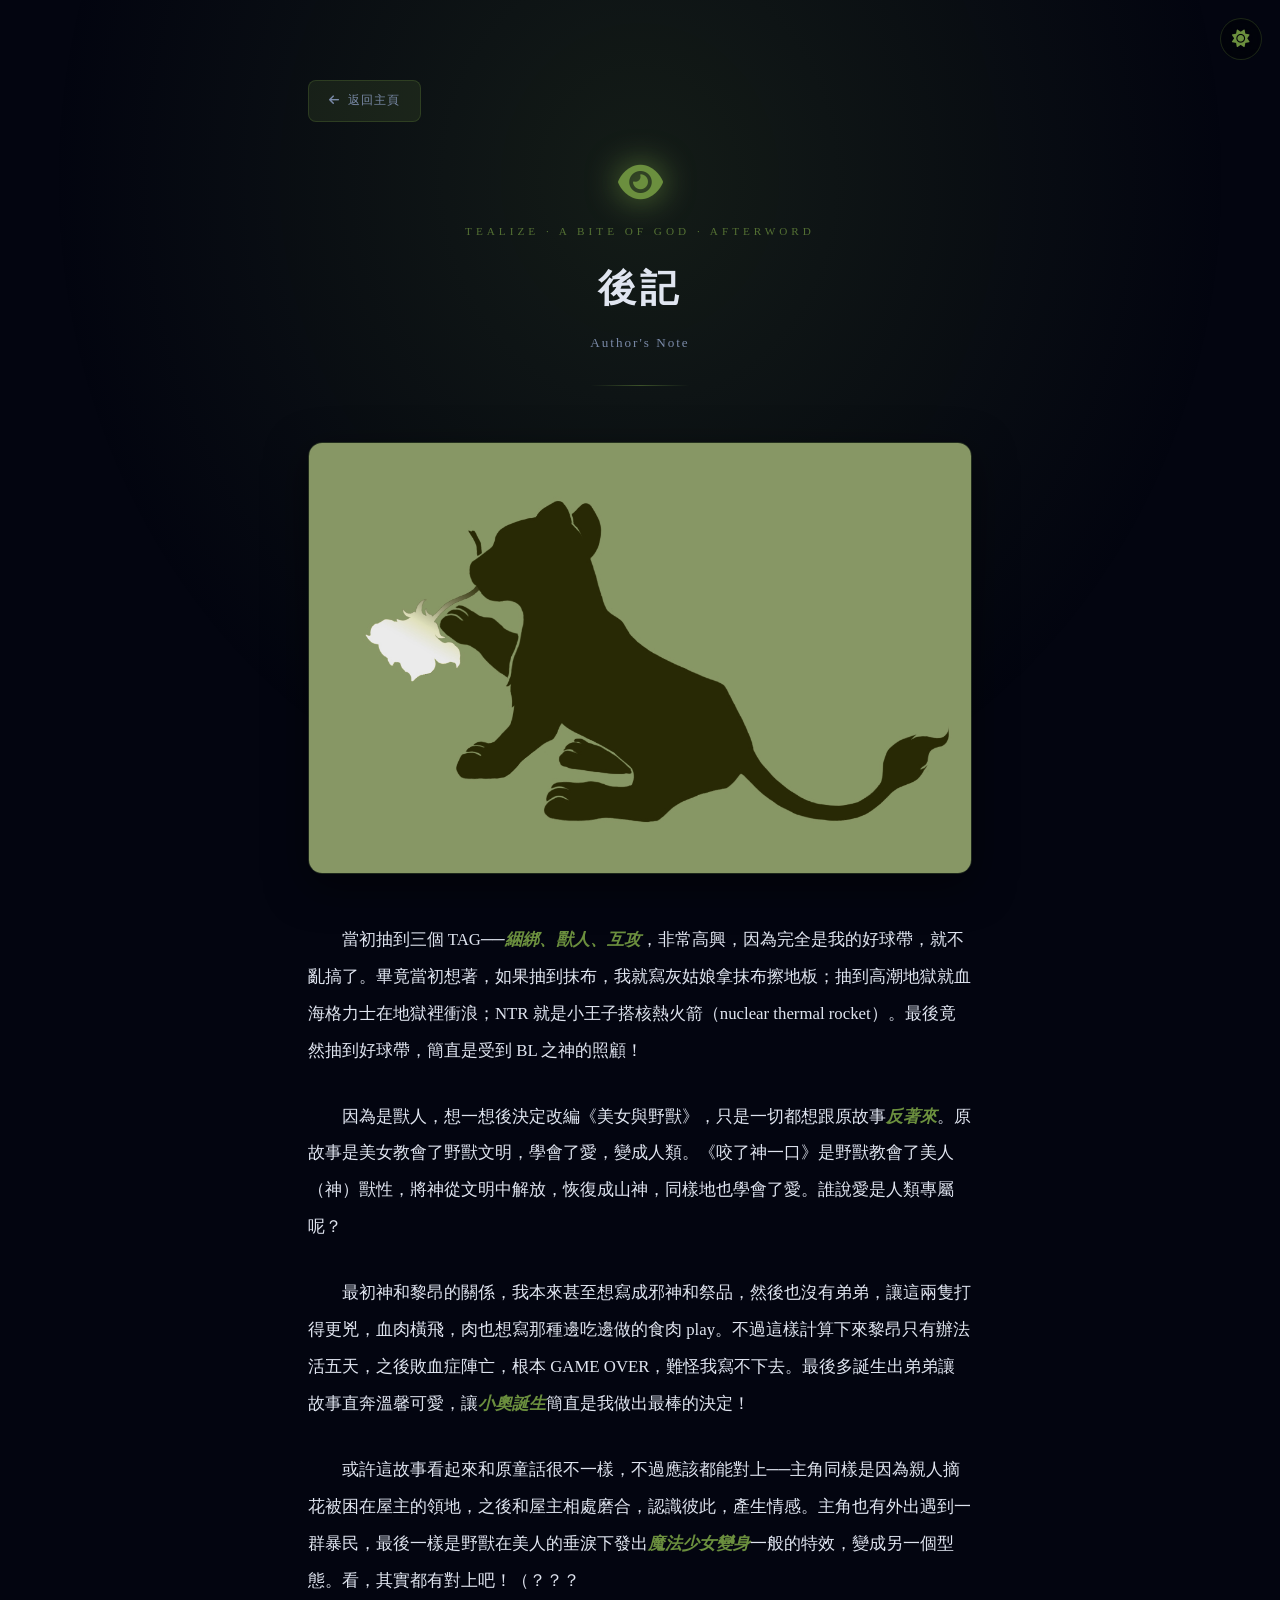
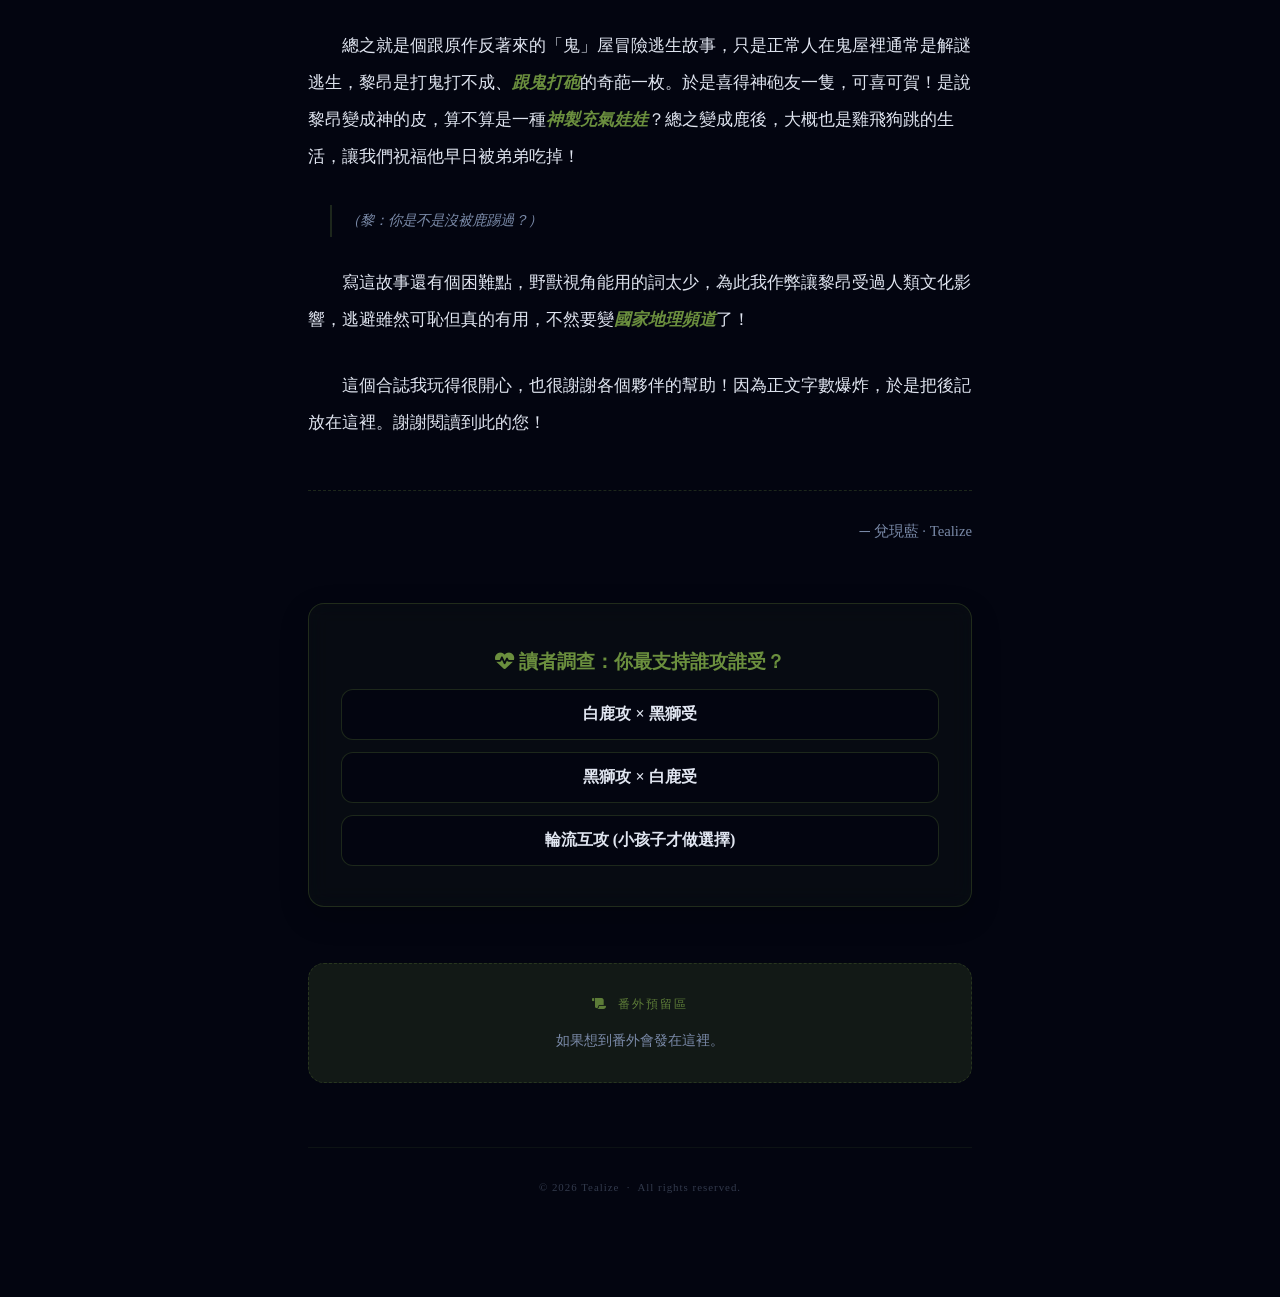
==== lag-afterword.html @ 9a31d8a6 "Add files via upload" ====
<!DOCTYPE html>
<html lang="zh-Hant-TW" data-theme="dark">
<head>
  <meta charset="UTF-8" />
  <meta name="viewport" content="width=device-width, initial-scale=1.0" />
  <meta name="robots" content="noindex, nofollow" />
  <meta http-equiv="Content-Security-Policy" content="default-src 'self'; script-src 'self' 'unsafe-inline'; style-src 'self' 'unsafe-inline' https://fonts.googleapis.com https://cdnjs.cloudflare.com; font-src 'self' https://fonts.gstatic.com https://cdnjs.cloudflare.com; img-src 'self' data: https:; connect-src 'self' https://script.google.com; frame-ancestors 'none';" />
  <meta http-equiv="Referrer-Policy" content="strict-origin-when-cross-origin" />
  <meta http-equiv="X-Content-Type-Options" content="nosniff" />
  <title>後記 — 咬了神一口 | Tealize</title>

  <link rel="preconnect" href="https://fonts.googleapis.com" />
  <link rel="preconnect" href="https://fonts.gstatic.com" crossorigin />
  <link href="https://fonts.googleapis.com/css2?family=Orbitron:wght@500;700;900&family=Noto+Sans+TC:wght@300;400;700&family=Noto+Serif+TC:wght@300;400;600&family=JetBrains+Mono:wght@400;700&display=swap" rel="stylesheet" />
  <link rel="stylesheet" href="https://cdnjs.cloudflare.com/ajax/libs/font-awesome/6.4.0/css/all.min.css" />

  <!-- Theme flash prevention -->
  <script>
    (function() {
      try {
        const t = localStorage.getItem("tealize.theme");
        if (t) document.documentElement.setAttribute("data-theme", t);
      } catch(e) {}
    })();
  </script>

  <style>
    /* ── Theme tokens ── */
    :root {
      --bg: #030510;
      --text: #e0e5f0;
      --text-sub: #7a8aa8;
      --accent: #6b8f3e;
      --accent-dim: rgba(107,143,62,0.15);
      --accent-glow: rgba(107,143,62,0.28);
      --glass-border: rgba(107,143,62,0.25);
      --ease-smooth: cubic-bezier(0.4, 0, 0.2, 1);
      --ease-pop: cubic-bezier(0.34, 1.56, 0.64, 1);
    }

    /* ── Light theme ── */
    [data-theme="light"] {
      --bg: #f0f4fa;
      --text: #0f1a2e;
      --text-sub: #4a5e7a;
      --accent: #4a6b28;
      --accent-dim: rgba(74,107,40,0.10);
      --accent-glow: rgba(74,107,40,0.18);
      --glass-border: rgba(74,107,40,0.25);
    }

    * { margin: 0; padding: 0; box-sizing: border-box; }

    body {
      background: var(--bg);
      color: var(--text);
      font-family: "Noto Serif TC", "Noto Sans TC", serif;
      line-height: 1.9;
      min-height: 100vh;
      overflow-x: hidden;
      transition: background 0.5s var(--ease-smooth), color 0.5s var(--ease-smooth);
    }

    /* ── Ambient ── */
    .bg-glow {
      position: fixed; inset: 0; z-index: -1; pointer-events: none;
      background: radial-gradient(ellipse at 50% 20%, var(--accent-glow) 0%, transparent 65%);
      opacity: 0.6;
    }
    #particlesCanvas { position: fixed; inset: 0; z-index: -1; pointer-events: none; }

    /* ── Theme toggle btn ── */
    .theme-btn {
      position: fixed; top: 18px; right: 18px; z-index: 200;
      width: 42px; height: 42px; border-radius: 50%;
      border: 1.5px solid var(--glass-border);
      background: rgba(0,0,0,0.35);
      color: var(--accent);
      font-size: 1.1rem;
      display: flex; align-items: center; justify-content: center;
      cursor: pointer;
      backdrop-filter: blur(10px);
      -webkit-backdrop-filter: blur(10px);
      transition: all 0.3s var(--ease-pop);
    }
    [data-theme="light"] .theme-btn { background: rgba(255,255,255,0.6); }
    .theme-btn:hover {
      background: var(--accent);
      color: #fff;
      box-shadow: 0 0 18px var(--accent-glow);
      transform: scale(1.1) rotate(8deg);
    }

    /* ── CONTENT ── */
    #content {
      opacity: 1; visibility: visible;
    }

    .container { max-width: 720px; margin: 0 auto; padding: 80px 28px 100px; }

    /* header */
    .afterword-header { text-align:center; margin-bottom:3.5rem; }
    .afterword-eyemark {
      display: block; font-size: 2.5rem; color: var(--accent);
      filter: drop-shadow(0 0 16px var(--accent)); margin-bottom: 1.2rem;
    }
    .afterword-ip {
      font-family:"Orbitron"; font-size:.7rem; color:var(--accent);
      letter-spacing:4px; opacity:.75; margin-bottom:.6rem;
      word-break: break-word;
    }
    .afterword-title {
      font-family:"Noto Sans TC"; font-size: clamp(1.6rem, 5vw, 2.4rem);
      font-weight:700; letter-spacing:4px; margin-bottom:.4rem;
    }
    .afterword-en { font-family:"Orbitron"; font-size:.82rem; color:var(--text-sub); letter-spacing:2px; }
    .afterword-divider {
      width:100px; height:1px; margin:1.8rem auto;
      background: linear-gradient(90deg, transparent, var(--accent), transparent); opacity:.5;
    }

    /* article body */
    .afterword-body { font-size: clamp(.95rem, 2.5vw, 1.05rem); line-height:2.2; color:var(--text); }
    .afterword-body p { margin-bottom:1.8rem; text-indent:2em; }
    .afterword-body .highlight { color:var(--accent); font-style:italic; font-weight:600; }
    .afterword-body .aside {
      text-indent:0; color:var(--text-sub); font-size:.9rem; font-style:italic;
      margin-left:1.5em; border-left:2px solid var(--glass-border); padding-left:1em;
      margin-bottom:1.8rem;
    }
    .afterword-body .signed {
      text-indent:0; text-align:right; margin-top:3rem; color:var(--text-sub); font-size:.92rem;
      border-top:1px dashed var(--glass-border); padding-top:1.5rem;
    }

    /* littlelion 插圖 */
    .afterword-illus {
      width: 100%;
      border-radius: 14px;
      overflow: hidden;
      border: 1px solid var(--glass-border);
      box-shadow: 0 12px 40px rgba(0,0,0,0.5);
      margin-bottom: 3rem;
      aspect-ratio: 1087 / 707;
    }
    .afterword-illus img {
      width: 100%; height: 100%;
      display: block;
      object-fit: cover;
      filter: brightness(0.92);
      transition: filter 0.5s ease, transform 0.6s ease;
    }
    .afterword-illus:hover img {
      filter: brightness(1.05);
      transform: scale(1.02);
    }
    [data-theme="light"] .afterword-illus {
      box-shadow: 0 8px 28px rgba(74,107,40,0.15);
      border-color: rgba(107,143,62,0.3);
    }

    /* nav back */
    .nav-back {
      display:inline-flex; align-items:center; gap:8px;
      padding:9px 20px; border:1px solid var(--glass-border); border-radius:8px;
      color:var(--text-sub); text-decoration:none;
      font-family:"Orbitron"; font-size:.72rem; letter-spacing:1px;
      transition:all .3s var(--ease-pop);
      background: var(--accent-dim); margin-bottom:2.5rem;
    }
    .nav-back:hover {
      border-color:var(--accent); color:var(--accent);
      box-shadow:0 0 15px var(--accent-glow); transform:translateX(-4px);
    }

    /* future box */
    .future-box {
      margin-top:3.5rem; padding:1.8rem;
      border:1px dashed var(--glass-border); border-radius:16px;
      background: var(--accent-dim); text-align:center;
    }
    .future-box-title {
      font-family:"Orbitron"; font-size:.78rem; color:var(--accent);
      letter-spacing:2px; margin-bottom:.7rem; opacity:.85;
    }
    .future-box-desc { color:var(--text-sub); font-size:.88rem; font-family:"Noto Sans TC"; line-height:1.8; }

    /* footer */
    .afterword-footer {
      text-align:center; margin-top:4rem; padding-top:1.8rem;
      border-top:1px solid var(--glass-border);
      color:var(--text-sub); font-family:"Orbitron"; font-size:.68rem;
      letter-spacing:1px; opacity:.4;
      /* wrap on mobile */
      word-break: break-word;
    }

    /* ── Light theme overrides ── */
    [data-theme="light"] body { background: var(--bg); }
    [data-theme="light"] .nav-back  { background: rgba(240,245,255,0.6); }
    [data-theme="light"] .future-box { background: rgba(240,245,255,0.5); }
    [data-theme="light"] .bg-glow { opacity: 0.15; }
    [data-theme="light"] #particlesCanvas { opacity: 0.35; }
    [data-theme="light"] .afterword-illus {
      box-shadow: 0 8px 28px rgba(20,50,80,0.10);
    }

/* ── Poll Box (投票系統) ── */
    .poll-box {
      margin-top: 3.5rem;
      padding: 2.5rem 2rem;
      border: 1px solid var(--glass-border);
      border-radius: 16px;
      background: rgba(107, 143, 62, 0.05); /* 微微的專屬綠色透視背景 */
      box-shadow: 0 10px 30px rgba(0,0,0,0.2);
      backdrop-filter: blur(10px);
    }
    .poll-title {
      font-family: "Orbitron", "Noto Sans TC";
      font-size: 1.2rem;
      color: var(--accent);
      margin-bottom: 0.5rem;
      text-align: center;
    }
    .poll-desc {
      text-align: center;
      color: var(--text-sub);
      font-size: 0.9rem;
      margin-bottom: 2rem;
    }
    .poll-options {
      display: flex;
      flex-direction: column;
      gap: 12px;
    }
    .poll-btn {
      background: var(--bg);
      border: 1px solid var(--glass-border);
      color: var(--text);
      padding: 14px 20px;
      border-radius: 12px;
      font-family: "Noto Sans TC";
      font-size: 1rem;
      font-weight: bold;
      cursor: pointer;
      transition: all 0.3s var(--ease-pop);
      position: relative;
      overflow: hidden;
    }
    .poll-btn:hover {
      border-color: var(--accent);
      color: var(--accent);
      transform: translateY(-3px);
      box-shadow: 0 5px 15px var(--accent-glow);
    }
    
    /* 統計結果 */
    .poll-results {
      animation: fadeIn 0.8s var(--ease-smooth);
    }
    @keyframes fadeIn { from { opacity: 0; transform: translateY(10px); } to { opacity: 1; transform: translateY(0); } }
    .poll-thanks {
      text-align: center; color: var(--accent); font-weight: bold; margin-bottom: 1.5rem;
    }
    .result-item { margin-bottom: 1rem; }
    .result-info {
      display: flex; justify-content: space-between;
      font-size: 0.9rem; color: var(--text); margin-bottom: 6px;
    }
    .progress-bar {
      width: 100%; height: 12px;
      background: rgba(255,255,255,0.05);
      border-radius: 8px; overflow: hidden;
    }
    [data-theme="light"] .progress-bar { background: rgba(0,0,0,0.08); }
    .progress-fill {
      height: 100%;
      background: var(--accent);
      border-radius: 8px;
      transition: width 1.2s var(--ease-pop);
      box-shadow: 0 0 10px var(--accent-glow);
    }
	
    /* ── Mobile responsive ── */
    @media (max-width: 600px) {
      .container { padding: 56px 16px 72px; }
      .afterword-ip { font-size: .62rem; letter-spacing: 2px; }
      .afterword-title { letter-spacing: 2px; }
      .afterword-body p { text-indent: 1.5em; }
      .afterword-body .aside { margin-left: .8em; }
      .afterword-body .signed { text-align: left; }
      .nav-back { font-size: .68rem; padding: 8px 14px; }
      .future-box { padding: 1.2rem; }
      .theme-btn { top: 12px; right: 12px; width: 38px; height: 38px; font-size: 1rem; }
    }

    @media (max-width: 380px) {
      .afterword-ip { display: none; }
    }

    /* ── Reduced motion ── */
    @media (prefers-reduced-motion: reduce) {
      .bg-glow, .afterword-illus img, .poll-btn, .nav-back, .theme-btn { 
        animation: none !important; 
        transition: none !important; 
      }
      html { scroll-behavior: auto !important; }
    }
  </style>
</head>

<body>
  <!-- Theme toggle -->
  <button class="theme-btn" id="themeBtn" aria-label="切換日夜模式">
    <i class="fa-solid fa-sun"></i>
  </button>

  <div class="bg-glow" aria-hidden="true"></div>
  <canvas id="particlesCanvas" aria-hidden="true"></canvas>

  <!-- ── CONTENT (always visible, no gate) ── -->
  <div id="content" class="visible" aria-hidden="false">
    <div class="container">

      <a href="index.html" class="nav-back">
        <i class="fa-solid fa-arrow-left"></i> 返回主頁
      </a>

      <header class="afterword-header">
        <i class="fa-solid fa-eye afterword-eyemark" aria-hidden="true"></i>
        <p class="afterword-ip">TEALIZE · A BITE OF GOD · AFTERWORD</p>
        <h1 class="afterword-title">後記</h1>
        <p class="afterword-en">Author's Note</p>
        <div class="afterword-divider" aria-hidden="true"></div>
      </header>

      <div class="afterword-illus">
        <img src="img/littlelion.jpg" alt="小獅子 — 咬了神一口插圖" loading="lazy" />
      </div>

      <article class="afterword-body">
        <p>
          當初抽到三個 TAG──<span class="highlight">綑綁、獸人、互攻</span>，非常高興，因為完全是我的好球帶，就不亂搞了。畢竟當初想著，如果抽到抹布，我就寫灰姑娘拿抹布擦地板；抽到高潮地獄就血海格力士在地獄裡衝浪；NTR 就是小王子搭核熱火箭（nuclear thermal rocket）。最後竟然抽到好球帶，簡直是受到 BL 之神的照顧！
        </p>
        <p>
          因為是獸人，想一想後決定改編《美女與野獸》，只是一切都想跟原故事<span class="highlight">反著來</span>。原故事是美女教會了野獸文明，學會了愛，變成人類。《咬了神一口》是野獸教會了美人（神）獸性，將神從文明中解放，恢復成山神，同樣地也學會了愛。誰說愛是人類專屬呢？
        </p>
        <p>
          最初神和黎昂的關係，我本來甚至想寫成邪神和祭品，然後也沒有弟弟，讓這兩隻打得更兇，血肉橫飛，肉也想寫那種邊吃邊做的食肉 play。不過這樣計算下來黎昂只有辦法活五天，之後敗血症陣亡，根本 GAME OVER，難怪我寫不下去。最後多誕生出弟弟讓故事直奔溫馨可愛，讓<span class="highlight">小奧誕生</span>簡直是我做出最棒的決定！
        </p>
        <p>
          或許這故事看起來和原童話很不一樣，不過應該都能對上──主角同樣是因為親人摘花被困在屋主的領地，之後和屋主相處磨合，認識彼此，產生情感。主角也有外出遇到一群暴民，最後一樣是野獸在美人的垂淚下發出<span class="highlight">魔法少女變身</span>一般的特效，變成另一個型態。看，其實都有對上吧！（？？？
        </p>
        <p>
          總之就是個跟原作反著來的「鬼」屋冒險逃生故事，只是正常人在鬼屋裡通常是解謎逃生，黎昂是打鬼打不成、<span class="highlight">跟鬼打砲</span>的奇葩一枚。於是喜得神砲友一隻，可喜可賀！是說黎昂變成神的皮，算不算是一種<span class="highlight">神製充氣娃娃</span>？總之變成鹿後，大概也是雞飛狗跳的生活，讓我們祝福他早日被弟弟吃掉！
        </p>
        <p class="aside">（黎：你是不是沒被鹿踢過？）</p>
        <p>
          寫這故事還有個困難點，野獸視角能用的詞太少，為此我作弊讓黎昂受過人類文化影響，逃避雖然可恥但真的有用，不然要變<span class="highlight">國家地理頻道</span>了！
        </p>
        <p>
          這個合誌我玩得很開心，也很謝謝各個夥伴的幫助！因為正文字數爆炸，於是把後記放在這裡。謝謝閱讀到此的您！
        </p>
        <p class="signed">
          ─ 兌現藍 · Tealize<br>
        </p>
      </article>

<div class="poll-box" id="pollBox">
        <h3 class="poll-title"><i class="fa-solid fa-heart-pulse"></i> 讀者調查：你最支持誰攻誰受？</h3>
        
        <div class="poll-options" id="pollOptions">
          <button class="poll-btn" data-vote="deer">白鹿攻 × 黑獅受</button>
          <button class="poll-btn" data-vote="lion">黑獅攻 × 白鹿受</button>
          <button class="poll-btn" data-vote="switch">輪流互攻 (小孩子才做選擇)</button>
        </div>

        <div class="poll-results" id="pollResults" style="display: none;">
          <p class="poll-thanks">感謝投票！目前戰況如下：</p>
          
          <div class="result-item">
            <div class="result-info"><span>白鹿攻 × 黑獅受</span> <span id="res-deer">0%</span></div>
            <div class="progress-bar"><div class="progress-fill" id="bar-deer" style="width: 0%;"></div></div>
          </div>
          
          <div class="result-item">
            <div class="result-info"><span>黑獅攻 × 白鹿受</span> <span id="res-lion">0%</span></div>
            <div class="progress-bar"><div class="progress-fill" id="bar-lion" style="width: 0%;"></div></div>
          </div>
          
          <div class="result-item">
            <div class="result-info"><span>輪流互攻</span> <span id="res-switch">0%</span></div>
            <div class="progress-bar"><div class="progress-fill" id="bar-switch" style="width: 0%;"></div></div>
          </div>
        </div>
      </div>
	  
      <div class="future-box">
        <p class="future-box-title"><i class="fa-solid fa-scroll"></i>&nbsp; 番外預留區</p>
        <p class="future-box-desc">
          如果想到番外會發在這裡。<br>
        </p>
      </div>

      <footer class="afterword-footer">
        &copy; 2026 Tealize &nbsp;·&nbsp; All rights reserved.
      </footer>
    </div>
  </div>

  <script>
    (() => {
      // ── Storage helper ──
      const storage = {
        get(key, fallback) { try { return localStorage.getItem(key) ?? fallback; } catch { return fallback; } },
        set(key, val)      { try { localStorage.setItem(key, val); } catch {} }
      };

      // ── fetch with timeout helper ──
      function fetchWithTimeout(url, ms = 8000) {
        const ctrl = new AbortController();
        const id = setTimeout(() => ctrl.abort(), ms);
        return fetch(url, { signal: ctrl.signal }).finally(() => clearTimeout(id));
      }

      // ── Theme ──
      const html = document.documentElement;
      const themeBtn  = document.getElementById("themeBtn");
      const themeIcon = themeBtn.querySelector("i");

      function syncThemeIcon() {
        const isDark = html.getAttribute("data-theme") !== "light";
        themeIcon.className = isDark ? "fa-solid fa-sun" : "fa-solid fa-moon";
      }
      syncThemeIcon();

      themeBtn.addEventListener("click", () => {
        const isDark = html.getAttribute("data-theme") !== "light";
        const next = isDark ? "light" : "dark";
        html.setAttribute("data-theme", next);
        storage.set("tealize.theme", next);
        syncThemeIcon();
      });

      // ── No gate — content always visible ──

      // ── Olive green particle effect ──
      const canvas = document.getElementById("particlesCanvas");
      const ctx    = canvas.getContext("2d", { alpha: true });
      const pts    = [];
      const MAX    = 50;

      function resize() {
        canvas.width  = Math.floor(window.innerWidth  * devicePixelRatio);
        canvas.height = Math.floor(window.innerHeight * devicePixelRatio);
        canvas.style.width  = window.innerWidth  + "px";
        canvas.style.height = window.innerHeight + "px";
        ctx.setTransform(devicePixelRatio, 0, 0, devicePixelRatio, 0, 0);
      }
      resize();
      window.addEventListener("resize", resize, { passive: true });

      const rand = (a, b) => Math.random() * (b - a) + a;

      function particleColor() {
        return html.getAttribute("data-theme") === "light" ? "#4a6b28" : "#6b8f3e";
      }

      function spawn() {
        if (pts.length >= MAX) return;
        pts.push({
          x: rand(0, window.innerWidth),
          y: rand(window.innerHeight + 50, window.innerHeight + 200),
          r: rand(0.5, 1.8), vx: rand(-0.2, 0.2), vy: rand(-0.7, -0.3),
          a: rand(0.1, 0.45), life: rand(800, 1500)
        });
      }

      function tick() {
        spawn();
        ctx.clearRect(0, 0, window.innerWidth, window.innerHeight);
        ctx.globalCompositeOperation = "lighter";
        const c = particleColor();
        for (let i = pts.length - 1; i >= 0; i--) {
          const p = pts[i];
          p.x += p.vx; p.y += p.vy; p.life--;
          const alpha = p.a
            * Math.min(1, (1500 - p.life) / 100)
            * Math.min(1, p.life / 150);
          ctx.globalAlpha = alpha;
          ctx.fillStyle   = c;
          ctx.beginPath();
          ctx.arc(p.x, p.y, p.r, 0, Math.PI * 2);
          ctx.fill();
          if (p.y < -30 || p.life <= 0) pts.splice(i, 1);
        }
        ctx.globalAlpha = 1;
        ctx.globalCompositeOperation = "source-over";
        requestAnimationFrame(tick);
      }
      tick();
	  
	  // ── Poll Logic (連線正式版) ──
      const pollOptions = document.getElementById("pollOptions");
      const pollResults = document.getElementById("pollResults");
      const pollBtns = document.querySelectorAll(".poll-btn");

      const API_URL = "https://script.google.com/macros/s/AKfycbxx9-JwDwcQ-XPm4I782i9z0JfYpvw0em4ugiCPI28NR9pKyniRyebA1pTHWSJ6fGJ0/exec";

      // ── 讀取 clientId（同 app.js 邏輯）──
      function getClientId() {
        try {
          const keys = Object.keys(localStorage);
          for (const prefix of ["uid", "ag"]) {
            const found = keys.find(k => k.startsWith(prefix));
            if (found) return localStorage.getItem(found) || found;
          }
          const tw = keys.find(k => k.startsWith("tw_tealize"));
          if (tw) return localStorage.getItem(tw);
          const newId = "tw_" + Math.random().toString(36).slice(2, 10) + Date.now().toString(36);
          localStorage.setItem("tw_tealize_id", newId);
          return newId;
        } catch { return "unknown"; }
      }
      const clientId = getClientId();

      let dbVotes = { deer: 0, lion: 0, switch: 0 };
      const hasVoted = storage.get("tealize.voted");

      // 1. 網頁載入時，先去後台抓取目前最新票數
      fetchWithTimeout(API_URL + "?action=get")
        .then(res => res.json())
        .then(data => {
          dbVotes.deer = data.deer || 0;
          dbVotes.lion = data.lion || 0;
          dbVotes.switch = data.switch || 0;
          if (hasVoted) showResults();
        })
        .catch(err => { if (err.name !== "AbortError") console.log("獲取票數失敗", err); });

      // 2. 綁定按鈕點擊事件
      pollBtns.forEach(btn => {
        btn.addEventListener("click", function() {
          const choice = this.getAttribute("data-vote");
          if (!["deer", "lion", "switch"].includes(choice)) return;

          dbVotes[choice]++;
          storage.set("tealize.voted", choice);
          pollOptions.style.display = "none";
          pollResults.style.display = "block";

          document.getElementById("res-deer").textContent = "連線更新中...";
          document.getElementById("res-lion").textContent = "連線更新中...";
          document.getElementById("res-switch").textContent = "連線更新中...";

          // 3. 傳送投票，附上 clientId
          const voteParams = new URLSearchParams({
            action:   "vote",
            choice:   choice,
            clientId: clientId
          });
          fetchWithTimeout(API_URL + "?" + voteParams.toString())
            .then(res => res.json())
            .then(data => {
              dbVotes.deer   = data.deer   || 0;
              dbVotes.lion   = data.lion   || 0;
              dbVotes.switch = data.switch || 0;
              showResults();
            })
            .catch(err => { if (err.name !== "AbortError") console.log("投票失敗", err); showResults(); });
        });
      });

      function showResults() {
        pollOptions.style.display = "none";
        pollResults.style.display = "block";

        const totalVotes = dbVotes.deer + dbVotes.lion + dbVotes.switch;
        // 避免除以 0 的錯誤
        if (totalVotes === 0) return;

        const pDeer = Math.round((dbVotes.deer / totalVotes) * 100);
        const pLion = Math.round((dbVotes.lion / totalVotes) * 100);
        const pSwitch = 100 - pDeer - pLion;

        document.getElementById("res-deer").textContent = pDeer + "% (" + dbVotes.deer + "票)";
        document.getElementById("res-lion").textContent = pLion + "% (" + dbVotes.lion + "票)";
        document.getElementById("res-switch").textContent = pSwitch + "% (" + dbVotes.switch + "票)";

        setTimeout(() => {
          document.getElementById("bar-deer").style.width = pDeer + "%";
          document.getElementById("bar-lion").style.width = pLion + "%";
          document.getElementById("bar-switch").style.width = pSwitch + "%";
        }, 50);
      }
	  
    })();
  </script>
</body>
</html>
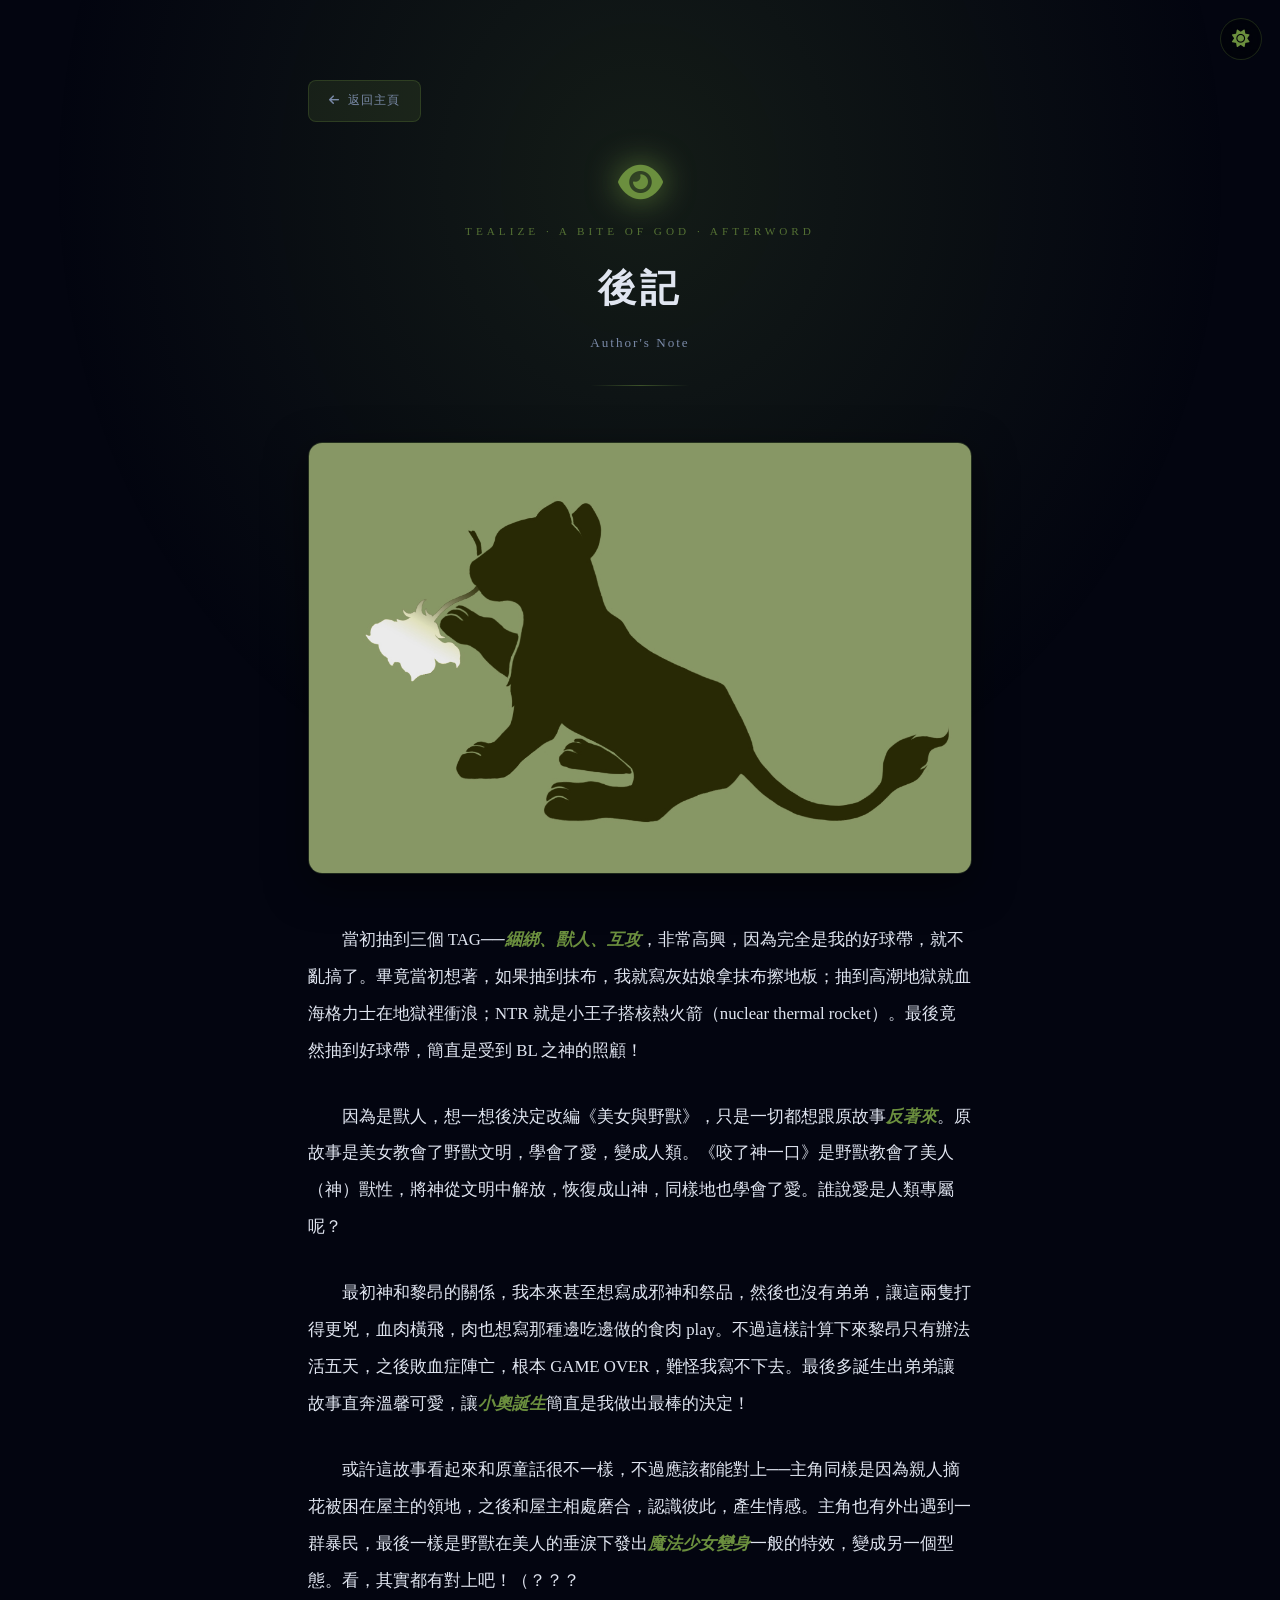
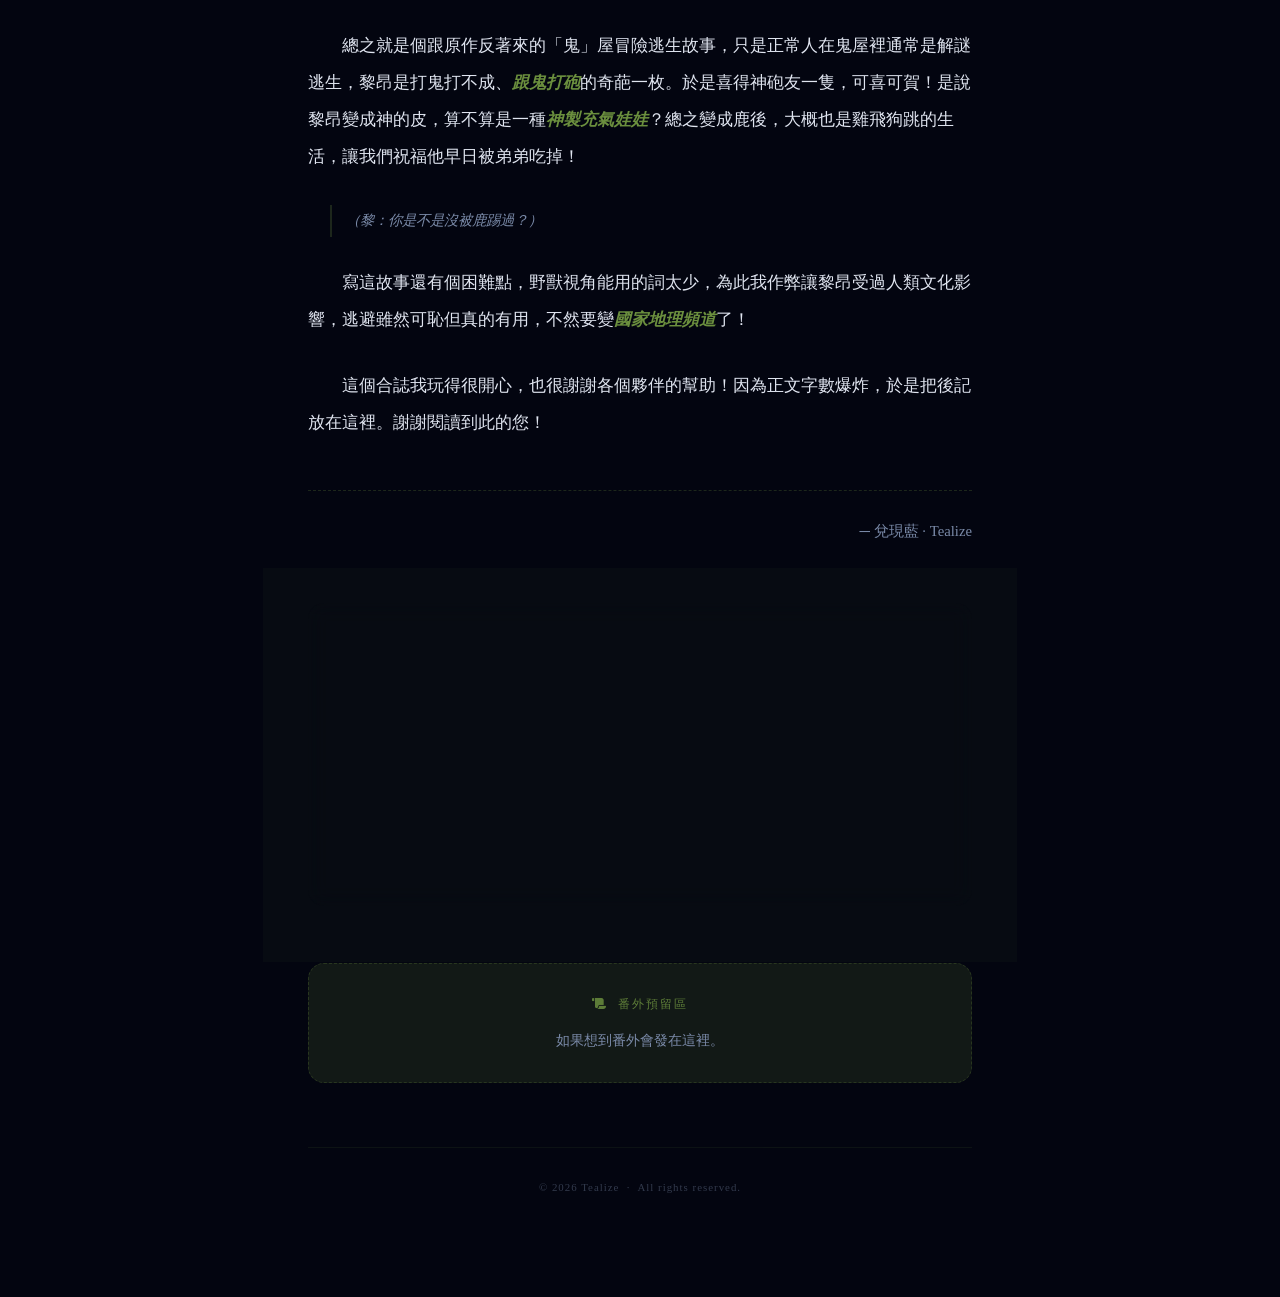
==== commit 36961ccb: "Add files via upload" ====
--- a/lag-afterword.html
+++ b/lag-afterword.html
@@ -500,23 +500,24 @@
       }
       tick();
 	  
-	  // ── Poll Logic (連線正式版) ──
+	  // ── Poll Logic ──
       const pollOptions = document.getElementById("pollOptions");
       const pollResults = document.getElementById("pollResults");
-      const pollBtns = document.querySelectorAll(".poll-btn");
+      const pollBtns    = document.querySelectorAll(".poll-btn");
 
       const API_URL = "https://script.google.com/macros/s/AKfycbxx9-JwDwcQ-XPm4I782i9z0JfYpvw0em4ugiCPI28NR9pKyniRyebA1pTHWSJ6fGJ0/exec";
 
-      // ── 讀取 clientId（同 app.js 邏輯）──
+      // ── clientId：掃描 value，找 uid_/ag_ 前綴 ──
       function getClientId() {
         try {
-          const keys = Object.keys(localStorage);
-          for (const prefix of ["uid", "ag"]) {
-            const found = keys.find(k => k.startsWith(prefix));
-            if (found) return localStorage.getItem(found) || found;
+          for (const prefix of ["uid_", "ag_"]) {
+            for (let i = 0; i < localStorage.length; i++) {
+              const v = localStorage.getItem(localStorage.key(i)) || "";
+              if (v.startsWith(prefix)) return v;
+            }
           }
-          const tw = keys.find(k => k.startsWith("tw_tealize"));
-          if (tw) return localStorage.getItem(tw);
+          const existing = localStorage.getItem("tw_tealize_id");
+          if (existing) return existing;
           const newId = "tw_" + Math.random().toString(36).slice(2, 10) + Date.now().toString(36);
           localStorage.setItem("tw_tealize_id", newId);
           return newId;
@@ -524,21 +525,47 @@
       }
       const clientId = getClientId();
 
+      // ── 快取票數 key ──
+      const CACHE_KEY = "tealize.poll.cache";
+      const CACHE_TTL = 5 * 60 * 1000; // 5 分鐘快取
+
+      function loadCachedVotes() {
+        try {
+          const raw = localStorage.getItem(CACHE_KEY);
+          if (!raw) return null;
+          const { ts, votes } = JSON.parse(raw);
+          if (Date.now() - ts < CACHE_TTL) return votes;
+        } catch {}
+        return null;
+      }
+      function saveCachedVotes(votes) {
+        try { localStorage.setItem(CACHE_KEY, JSON.stringify({ ts: Date.now(), votes })); } catch {}
+      }
+
       let dbVotes = { deer: 0, lion: 0, switch: 0 };
       const hasVoted = storage.get("tealize.voted");
 
-      // 1. 網頁載入時，先去後台抓取目前最新票數
+      // 1. 已投票的用戶：先用快取顯示，背景更新後刷新
+      // 未投票的用戶：不顯示結果，等投票後才顯示
+      const cached = loadCachedVotes();
+      if (cached && hasVoted) {
+        dbVotes = cached;
+        showResults(); // 先顯示快取（避免白屏）
+      }
+
+      // 背景抓最新（無論有沒有快取都抓）
       fetchWithTimeout(API_URL + "?action=get")
         .then(res => res.json())
         .then(data => {
-          dbVotes.deer = data.deer || 0;
-          dbVotes.lion = data.lion || 0;
+          dbVotes.deer   = data.deer   || 0;
+          dbVotes.lion   = data.lion   || 0;
           dbVotes.switch = data.switch || 0;
-          if (hasVoted) showResults();
+          saveCachedVotes(dbVotes);
+          if (hasVoted) showResults(); // 用最新數字覆蓋更新
         })
         .catch(err => { if (err.name !== "AbortError") console.log("獲取票數失敗", err); });
 
-      // 2. 綁定按鈕點擊事件
+      // 2. 投票
       pollBtns.forEach(btn => {
         btn.addEventListener("click", function() {
           const choice = this.getAttribute("data-vote");
@@ -546,18 +573,14 @@
 
           dbVotes[choice]++;
           storage.set("tealize.voted", choice);
+          saveCachedVotes(dbVotes);
+
           pollOptions.style.display = "none";
           pollResults.style.display = "block";
-
-          document.getElementById("res-deer").textContent = "連線更新中...";
-          document.getElementById("res-lion").textContent = "連線更新中...";
-          document.getElementById("res-switch").textContent = "連線更新中...";
-
-          // 3. 傳送投票，附上 clientId
+          showResults(); // 樂觀更新立刻顯示
+
           const voteParams = new URLSearchParams({
-            action:   "vote",
-            choice:   choice,
-            clientId: clientId
+            action: "vote", choice, clientId
           });
           fetchWithTimeout(API_URL + "?" + voteParams.toString())
             .then(res => res.json())
@@ -565,9 +588,10 @@
               dbVotes.deer   = data.deer   || 0;
               dbVotes.lion   = data.lion   || 0;
               dbVotes.switch = data.switch || 0;
-              showResults();
+              saveCachedVotes(dbVotes);
+              showResults(); // 用伺服器最終數字更新
             })
-            .catch(err => { if (err.name !== "AbortError") console.log("投票失敗", err); showResults(); });
+            .catch(err => { if (err.name !== "AbortError") console.log("投票失敗", err); });
         });
       });
 
